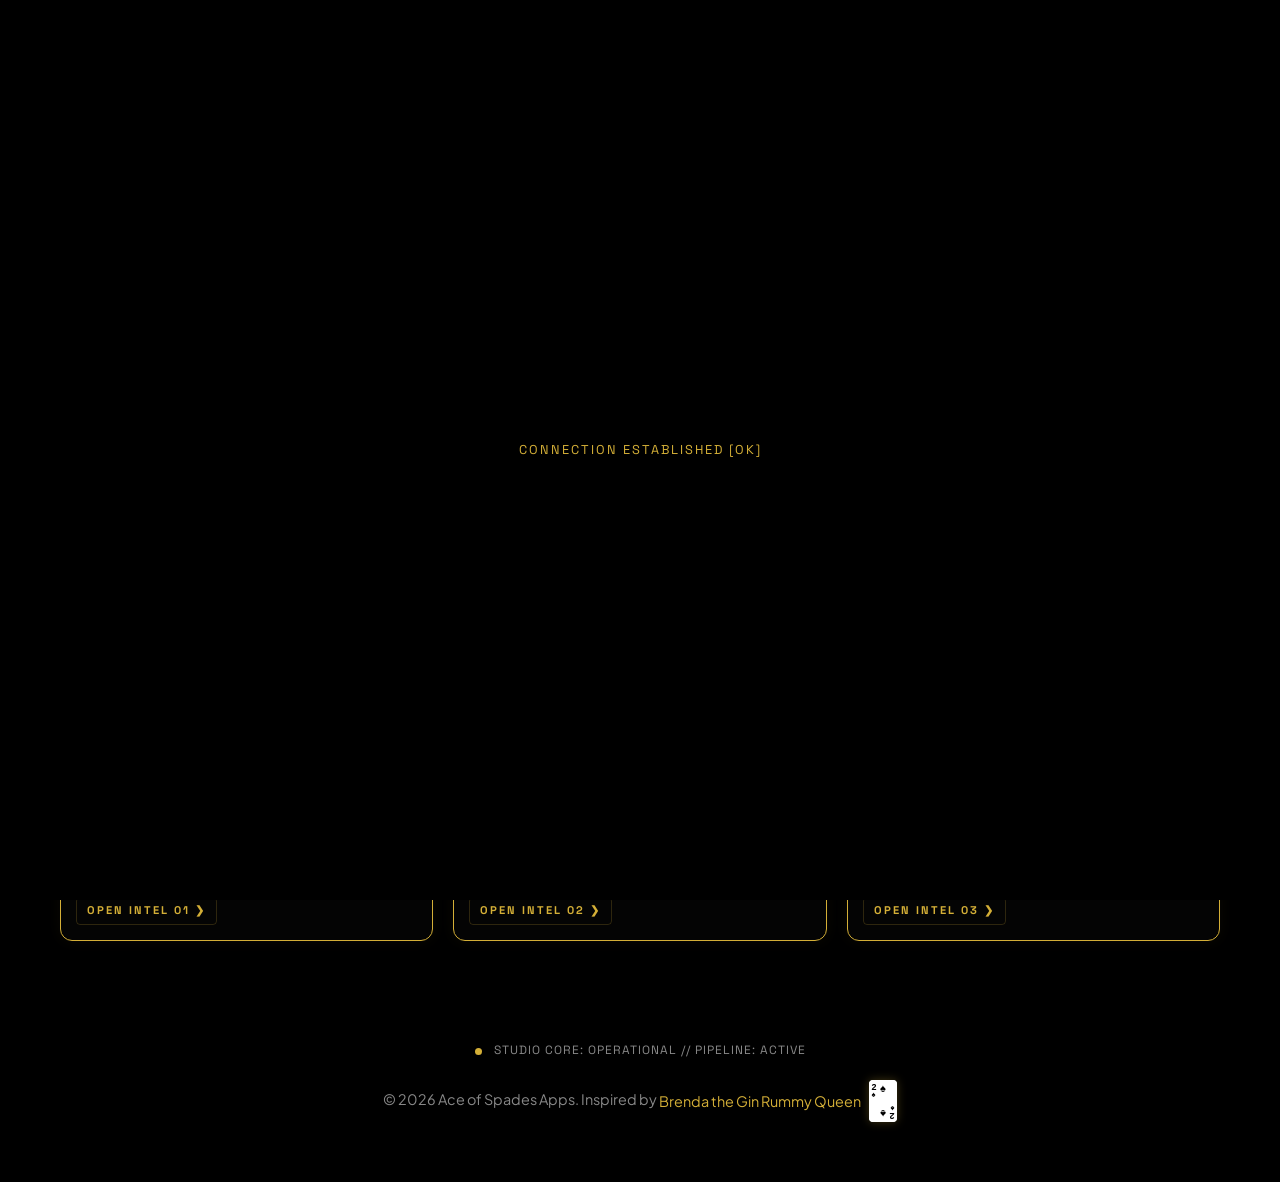
==== index.html @ 023ccfd2 "Add files via upload" ====
<!DOCTYPE html>
<html lang="en">
<head>
    <meta charset="UTF-8">
    <meta name="viewport" content="width=device-width, initial-scale=1.0">
    <meta name="description" content="Ace of Spades Apps: Core Command Hub. High-performance, privacy-first mobile utilities including Elite Vault and Ace Calorie Tracker.">
    <link rel="canonical" href="https://aceofspadesapps.com/">
    <title>Ace of Spades Apps - Core Command</title>
    <link rel="preconnect" href="https://fonts.googleapis.com">
    <link rel="preconnect" href="https://fonts.gstatic.com" crossorigin>
    <link href="https://fonts.googleapis.com/css2?family=Plus+Jakarta+Sans:wght@300;400;500;600;700&family=Space+Grotesk:wght@400;500;700&family=Cinzel:wght@700;900&display=swap" rel="stylesheet">
    <link rel="stylesheet" href="style.css">
    <link rel="icon" type="image/png" href="logo.png">
    <style>
        #loader {
            position: fixed;
            top: 0; left: 0; width: 100%; height: 100%;
            background: #000;
            display: flex;
            align-items: center;
            justify-content: center;
            z-index: 10000;
            transition: opacity 0.5s ease;
            font-family: 'Space Grotesk', sans-serif;
            color: var(--gold);
            letter-spacing: 2px;
            font-size: 0.8rem;
            text-transform: uppercase;
        }

        .hub-grid { display: grid; grid-template-columns: repeat(3, 1fr); gap: 20px; margin-top: 40px; }

        .ribbon-wrapper { width: 150px; height: 150px; overflow: hidden; position: absolute; top: 0; right: 0; z-index: 10; pointer-events: none; }
        .ribbon {
            font-family: 'Space Grotesk', sans-serif;
            font-weight: 900;
            font-size: 0.55rem;
            color: #000;
            text-align: center;
            transform: rotate(45deg);
            position: relative;
            padding: 7px 0;
            left: -5px;
            top: 32px;
            width: 220px;
            background-color: var(--gold);
            box-shadow: 0 4px 10px rgba(0,0,0,0.5);
            letter-spacing: 0.8px;
            text-transform: uppercase;
        }

        .hub-gallery {
            width: 100%;
            height: 200px;
            display: flex;
            overflow-x: auto;
            scroll-snap-type: x mandatory;
            background: #000;
        }
        /* Hub Gallery Gold Scrollbar - FORCED VISIBILITY */
        .hub-gallery::-webkit-scrollbar {
            height: 10px !important;
            display: block !important;
        }
        .hub-gallery::-webkit-scrollbar-track {
            background: rgba(255, 255, 255, 0.05) !important;
        }
        .hub-gallery::-webkit-scrollbar-thumb {
            background: var(--gold) !important;
            border-radius: 10px;
            border: 2px solid #000;
        }




        .hub-img {
            flex: 0 0 100%;
            width: 100%;
            height: 100%;
            object-fit: contain;
            scroll-snap-align: center;
        }

        .hub-info {
            padding: 15px;
            background: transparent;
            border-top: 1px solid rgba(212, 175, 55, 0.1);
            text-decoration: none !important;
            color: #ffffff !important;
        }

        @keyframes glitch {
            0% { transform: translate(0); text-shadow: none; }
            20% { transform: translate(-2px, 2px); text-shadow: 2px 0 var(--gold); }
            40% { transform: translate(-2px, -2px); text-shadow: -2px 0 #fff; }
            60% { transform: translate(2px, 2px); text-shadow: 2px 0 var(--gold); }
            80% { transform: translate(2px, -2px); text-shadow: -2px 0 #fff; }
            100% { transform: translate(0); text-shadow: none; }
        }

        .hub-title {
            font-family: 'Cinzel', serif;
            font-size: 1.4rem;
            font-weight: 900;
            letter-spacing: 2px;
            margin: 0;
            text-transform: uppercase;
        }

        .hub-tile:hover .hub-title {
            animation: glitch 0.3s cubic-bezier(.25, .46, .45, .94) both;
        }

        .hub-desc {
            color: #aaa !important;
            font-size: 0.85rem;
            margin-top: 8px;
            text-decoration: none !important;
            font-weight: 400;
        }

        .deploy-btn {
            margin-top: 18px;
            font-family: 'Space Grotesk', sans-serif;
            color: var(--gold);
            font-size: 0.7rem;
            font-weight: 800;
            letter-spacing: 2px;
            text-transform: uppercase;
            border: 1px solid rgba(212, 175, 55, 0.2);
            display: inline-block;
            padding: 4px 10px;
            border-radius: 4px;
        }

        @media (max-width: 1024px) { .hub-grid { grid-template-columns: 1fr 1fr; } }
        @media (max-width: 768px) {
            .hub-grid { grid-template-columns: 1fr; gap: 60px; }
        }
    </style>
</head>
<body style="background:#000;">

    <div id="loader">ESTABLISHING SECURE CONNECTION...</div>
    <script>
        if (sessionStorage.getItem('hasSeenIntro')) { document.getElementById('loader').style.display = 'none'; }
    </script>

    <header>
        <a href="index.html" class="logo-container">
            <img src="logo.png" alt="Logo" class="logo-img">
            <span class="brand-name">Ace of Spades</span>
        </a>
        <nav>
            <a href="index.html" class="active">
                <span class="nav-text">Hub</span>
                <svg class="nav-icon" viewBox="0 0 24 24" fill="none" stroke="currentColor" stroke-width="2"><path d="M3 9l9-7 9 7v11a2 2 0 0 1-2 2H5a2 2 0 0 1-2-2z"></path><polyline points="9 22 9 12 15 12 15 22"></polyline></svg>
            </a>
            <a href="support.html">
                <span class="nav-text">Support</span>
                <svg class="nav-icon" viewBox="0 0 24 24" fill="none" stroke="currentColor" stroke-width="2"><circle cx="12" cy="12" r="10"></circle><path d="M9.09 9a3 3 0 0 1 5.83 1c0 2-3 3-3 3"></path><line x1="12" y1="17" x2="12.01" y2="17"></line></svg>
            </a>
            <a href="privacy.html">
                <span class="nav-text">Privacy</span>
                <svg class="nav-icon" viewBox="0 0 24 24" fill="none" stroke="currentColor" stroke-width="2"><path d="M12 22s8-4 8-10V5l-8-3-8 3v7c0 6 8 10 8 10z"></path></svg>
            </a>
        </nav>
    </header>

    <section class="hero">
        <h1>Ace of Spades Apps</h1>
        <p>Premium Experiences, Handcrafted Details</p>
    </section>

    <main class="container">
        <div style="text-align: center; max-width: 800px; margin: 0 auto;">
            <p style="color: #fff; font-size: 1.1rem; font-weight: 300; line-height: 1.6; letter-spacing: 0.5px;">
                Ace of Spades architecture handles your mobile utilities with complete server isolation. No cloud accounts. No background analytics. Built exclusively for those who demand absolute device sovereignty.
            </p>
        </div>

        <div class="hub-grid">
            <a href="vault.html" class="hub-tile">
                <div class="ribbon-wrapper"><div class="ribbon">LIVE ON GOOGLE PLAY</div></div>
                <div class="hub-gallery">
                    <img src="vault-photos/Store_3_Vault_Master.png" class="hub-img">
                    <img src="vault-photos/ghost-folders.png" class="hub-img">
                    <img src="vault-photos/Store_2_Entrance.png" class="hub-img">
                </div>
                <div class="hub-info">
                    <h3 class="hub-title" style="color: var(--gold) !important;">ELITE VAULT</h3>
                    <p class="hub-desc">Military-grade media encryption suite.</p>
                    <div class="deploy-btn">OPEN INTEL 01 ❯</div>
                </div>
            </a>

            <a href="calories.html" class="hub-tile">
                <div class="ribbon-wrapper"><div class="ribbon">IN BETA</div></div>
                <div class="hub-gallery">
                    <img src="ckal-photos/01_ACE_HERO_HUD.jpg" class="hub-img">
                    <img src="ckal-photos/02_ACE_CHARTS_INTEL.jpg" class="hub-img">
                    <img src="ckal-photos/03_ACE_SECURE_VAULT.jpg" class="hub-img">
                </div>
                <div class="hub-info">
                    <h3 class="hub-title" style="color: var(--gold) !important;">ACE CALORIE TRACKER</h3>
                    <p class="hub-desc">High-performance macro tracking.</p>
                    <div class="deploy-btn">OPEN INTEL 02 ❯</div>
                </div>
            </a>

            <a href="truth.html" class="hub-tile">
                <div class="ribbon-wrapper"><div class="ribbon">Coming Soon</div></div>
                <div class="hub-gallery">
                    <img src="truth-photos/truth-hero.jpg" class="hub-img">
                    <img src="truth-photos/truth-feed.jpg" class="hub-img">
                    <img src="truth-photos/truth-vault.jpg" class="hub-img">
                </div>
                <div class="hub-info">
                    <h3 class="hub-title" style="color: var(--gold) !important;">SPEAK YOUR TRUTH</h3>
                    <p class="hub-desc">Anonymous mental health sanctuary.</p>
                    <div class="deploy-btn">OPEN INTEL 03 ❯</div>
                </div>
            </a>
        </div>
    </main>

    <footer>
        <div class="tech-mono" style="font-size: 0.75rem; color: var(--text-muted); margin-bottom: 20px; letter-spacing: 1px;">
            <span class="pulse-dot"></span> STUDIO CORE: OPERATIONAL // PIPELINE: ACTIVE
        </div>
        <p>&copy; 2026 Ace of Spades Apps. Inspired by <span style="color: var(--gold); display: inline-flex; align-items: center; gap: 8px; vertical-align: middle;">
            Brenda the Gin Rummy Queen
            <svg width="28" height="42" viewBox="0 0 28 42" style="display: inline-block; vertical-align: middle; background: #ffffff !important; border-radius: 4px; box-shadow: 0 0 10px rgba(212, 175, 55, 0.3); color-scheme: light; forced-color-adjust: none;">
                <rect width="28" height="42" fill="#ffffff" rx="4" />
                <text x="2.5" y="9.5" font-family="sans-serif" font-size="9" font-weight="900" fill="#000000">2</text>
                <text x="2.5" y="16.5" font-family="sans-serif" font-size="7.5" fill="#000000">♠</text>
                <text x="14" y="11.5" font-family="sans-serif" font-size="11" fill="#000000" text-anchor="middle">♠</text>
                <text x="14" y="36.5" font-family="sans-serif" font-size="11" fill="#000000" text-anchor="middle" transform="rotate(180, 14, 33)">♠</text>
                <g transform="translate(28, 42) rotate(180)">
                    <text x="2.5" y="9.5" font-family="sans-serif" font-size="9" font-weight="900" fill="#000000">2</text>
                    <text x="2.5" y="16.5" font-family="sans-serif" font-size="7.5" fill="#000000">♠</text>
                </g>
            </svg>
        </span></p>
    </footer>

    <script>
        // Smooth Loader for Mobile
        window.addEventListener('load', () => {
            const loader = document.getElementById('loader');
            if (sessionStorage.getItem('hasSeenIntro')) { loader.remove(); return; }
            setTimeout(() => {
                loader.textContent = 'CONNECTION ESTABLISHED [OK]';
                setTimeout(() => {
                    loader.style.opacity = '0';
                    setTimeout(() => { loader.remove(); sessionStorage.setItem('hasSeenIntro', 'true'); }, 500);
                }, 800);
            }, 1000);
        });

        // Touch-Aware Background Glow
        const trackMouse = (e) => {
            const x = e.type === 'touchmove' ? e.touches[0].clientX : e.clientX;
            const y = e.type === 'touchmove' ? e.touches[0].clientY : e.clientY;
            document.body.style.setProperty('--mouse-x', (x / window.innerWidth * 100) + '%');
            document.body.style.setProperty('--mouse-y', (y / window.innerHeight * 100) + '%');
        };
        document.addEventListener('mousemove', trackMouse);
        document.addEventListener('touchmove', trackMouse);

        // Auto-Cycling Hub Screenshots - FIXED to allow manual scroll
        const tiles = document.querySelectorAll('.hub-tile');
        tiles.forEach(tile => {
            let interval;
            const gallery = tile.querySelector('.hub-gallery');
            const images = gallery.querySelectorAll('img');
            let index = 0;
            let isUserScrolling = false;

            // Unlock: Convert Vertical Wheel to Horizontal Scroll
            gallery.addEventListener('wheel', (e) => {
                if (e.deltaY !== 0) {
                    e.preventDefault();
                    gallery.scrollLeft += e.deltaY;
                    isUserScrolling = true;
                }
            });

            tile.addEventListener('mouseenter', () => {
                interval = setInterval(() => {
                    if (!isUserScrolling) {
                        index = (index + 1) % images.length;
                        gallery.scrollTo({ left: gallery.offsetWidth * index, behavior: 'smooth' });
                    }
                }, 3000);
            });
            tile.addEventListener('mouseleave', () => {
                clearInterval(interval);
                isUserScrolling = false;
                index = 0;
                gallery.scrollTo({ left: 0, behavior: 'smooth' });
            });
        });
    </script>
</body>
</html>
---- style.css ----
/* FORCED ELITE GOLD SCROLLBARS - GLOBAL */
* {
    scrollbar-width: auto;
    scrollbar-color: #d4af37 #000000;
}

::-webkit-scrollbar {
    width: 14px !important;
    height: 14px !important;
    display: block !important;
}

::-webkit-scrollbar-track {
    background: #050505 !important;
    border: 1px solid #1a1a1a !important;
}

::-webkit-scrollbar-thumb {
    background: #d4af37 !important; /* THE MOVEABLE THING */
    background-color: #d4af37 !important;
    border-radius: 0px !important;
    border: 3px solid #000000 !important;
}

::-webkit-scrollbar-thumb:hover {
    background: #f3e5ab !important;
}

/* Import luxury fonts */
@import url('https://fonts.googleapis.com/css2?family=Cinzel:wght@600;700;900&family=Plus+Jakarta+Sans:wght@300;400;500;600;700&family=Space+Grotesk:wght@400;500;700&display=swap');

:root {
    --bg-dark: #000000;
    --card-bg: #0c0c0c;
    --gold: #d4af37;
    --gold-glow: #f3e5ab;
    --gold-dark: #aa7c11;
    --gold-mute: rgba(212, 175, 55, 0.2);
    --text-light: #f5f5f5;
    --text-muted: #888888;
    --border: #1a1a1a;
}

.tech-mono {
    font-family: 'Space Grotesk', sans-serif;
    text-transform: uppercase;
}

.pulse-dot {
    display: inline-block;
    width: 7px;
    height: 7px;
    background-color: var(--gold);
    border-radius: 50%;
    margin-right: 8px;
    vertical-align: middle;
    box-shadow: 0 0 0 0 rgba(212, 175, 55, 0.7);
    animation: pulse 2s infinite;
}

@keyframes pulse {
    0% { transform: scale(0.95); box-shadow: 0 0 0 0 rgba(212, 175, 55, 0.7); }
    70% { transform: scale(1); box-shadow: 0 0 0 6px rgba(212, 175, 55, 0); }
    100% { transform: scale(0.95); box-shadow: 0 0 0 0 rgba(212, 175, 55, 0); }
}

* {
    margin: 0;
    padding: 0;
    box-sizing: border-box;
}

body {
    background-color: var(--bg-dark);
    color: var(--text-light);
    line-height: 1.6;
    font-family: 'Plus Jakarta Sans', sans-serif;
    position: relative;
    overflow-x: hidden;
}

/* Tactical Scanner Background Logic */
body::after {
    content: '';
    position: fixed;
    top: 0;
    left: 0;
    width: 100%;
    height: 100%;
    background:
        radial-gradient(circle 400px at var(--mouse-x, 50%) var(--mouse-y, 50%), rgba(212, 175, 55, 0.12), transparent 100%),
        linear-gradient(to right, rgba(212, 175, 55, 0.05) 1px, transparent 1px),
        linear-gradient(to bottom, rgba(212, 175, 55, 0.05) 1px, transparent 1px);
    background-size: 100% 100%, 50px 50px, 50px 50px;

    -webkit-mask-image: radial-gradient(circle 400px at var(--mouse-x, 50%) var(--mouse-y, 50%), black 30%, transparent 100%);
    mask-image: radial-gradient(circle 400px at var(--mouse-x, 50%) var(--mouse-y, 50%), black 30%, transparent 100%);

    pointer-events: none;
    z-index: -1;
}

/* Header & Navigation */
header {
    background-color: rgba(0, 0, 0, 0.95);
    border-bottom: 1px solid var(--gold-mute);
    position: sticky;
    top: 0;
    z-index: 1000;
    padding: 15px 5%;
    display: flex;
    justify-content: space-between;
    align-items: center;
}

.logo-container {
    display: flex;
    align-items: center;
    gap: 12px;
    text-decoration: none;
}

.logo-img {
    height: 36px;
    width: auto;
    border-radius: 4px;
    border: 1px solid var(--gold);
}

/* Premium Metallic Gradient Class - Fixed for Wrapping */
.metallic-gold {
    background: linear-gradient(to bottom, #bf953f 22%, #fcf6ba 45%, #b38728 50%, #fbf5b7 55%, #aa771c 78%);
    -webkit-background-clip: text;
    -webkit-text-fill-color: transparent;
    background-clip: text;
    display: inline;
}

.brand-name {
    font-family: 'Cinzel', serif;
    color: var(--gold);
    font-size: 1.2rem;
    font-weight: 700;
    letter-spacing: 1.5px;
    text-shadow: 0 0 10px rgba(212, 175, 55, 0.3);
}

nav {
    display: flex;
    gap: 24px;
    align-items: center;
}

nav a {
    color: var(--text-light);
    text-decoration: none;
    font-weight: 600;
    font-size: 0.85rem;
    text-transform: uppercase;
    transition: color 0.3s;
    display: flex;
    align-items: center;
    gap: 5px;
}

nav a:hover, nav a.active { color: var(--gold); }
.nav-icon { display: none; width: 20px; height: 20px; }

/* Hero */
.hero {
    padding: 120px 20px;
    background: linear-gradient(rgba(0, 0, 0, 0.7), rgba(0, 0, 0, 0.7)), url('banner.jpg');
    background-size: cover;
    background-position: center;
    text-align: center;
}

.hero h1 {
    font-family: 'Cinzel', serif;
    font-size: 3.5rem;
    color: #fff;
    margin-bottom: 10px;
    text-shadow: 0 4px 20px rgba(0,0,0,0.9);
}
.hero p { color: var(--gold); letter-spacing: 3px; text-transform: uppercase; }

/* Layout */
.container { max-width: 1200px; margin: 40px auto; padding: 0 20px; }

.app-section-container {
    display: flex;
    flex-wrap: nowrap;
    background: var(--card-bg);
    border: 1px solid var(--gold) !important; /* Forced Gold */
    border-radius: 12px;
    overflow: hidden;
    margin-bottom: 40px;
    box-shadow: 0 0 15px rgba(212, 175, 55, 0.1);
}


.app-info-panel {
    flex: 1.2;
    padding: 45px;
    display: flex;
    flex-direction: column;
    justify-content: center;
    min-width: 450px;
}

.showcase-panel {
    flex: 2;
    background: #050505;
    padding: 20px;
    display: flex;
    align-items: center;
    justify-content: center;
    border-left: 1px solid var(--border);
    min-width: 0;
}

/* Slider with Snap */
.preview-slider-container {
    display: flex;
    gap: 15px;
    overflow-x: auto;
    width: 100%;
    padding-bottom: 25px;
    scroll-snap-type: x mandatory;
}

.slider-item {
    flex: 0 0 auto;
    width: 450px;
    border-radius: 12px;
    overflow: hidden;
    background: #000;
    scroll-snap-align: start;
    border: 1px solid rgba(255,255,255,0.05);
}

.item-wide { width: 450px; }
.item-tall { width: 250px; }
.slider-item img { width: 100%; height: auto; display: block; }

/* Gold Glass Manifesto Box */
.manifesto-box {
    margin-bottom: 60px; /* Increased spacing */
    padding: 30px;
    background: rgba(212, 175, 55, 0.04);
    border: 1px solid rgba(212, 175, 55, 0.15);
    border-radius: 12px;
    backdrop-filter: blur(5px);
    transition: all 0.3s ease;
}

.manifesto-box h3 {
    display: block;
    width: 100%;
    text-align: left;
    line-height: 1.3;
    margin-bottom: 20px;
}

.manifesto-box p {
    line-height: 1.8; /* Better readability */
    color: var(--text-muted);
}

.manifesto-box:hover {
    border-color: rgba(212, 175, 55, 0.4);
    transform: translateY(-5px);
    background: rgba(212, 175, 55, 0.06);
}


/* Elite Gold Buttons */
.btn {
    display: inline-block;
    background: var(--gold);
    color: #000 !important;
    padding: 12px 30px;
    font-weight: 700;
    text-decoration: none !important;
    border-radius: 4px;
    text-transform: uppercase;
    font-size: 0.85rem;
    letter-spacing: 1px;
    transition: all 0.3s ease;
}

.btn:hover {
    background: var(--gold-glow);
    box-shadow: 0 0 20px rgba(212, 175, 55, 0.4);
    transform: translateY(-2px);
}

/* Hub Tiles - Glassmorphism */
.hub-tile {
    background: rgba(12, 12, 12, 0.4);
    backdrop-filter: blur(12px);
    -webkit-backdrop-filter: blur(12px);
    border: 1px solid var(--gold) !important; /* Forced Gold */
    border-radius: 12px;
    overflow: hidden;
    display: flex;
    flex-direction: column;
    text-decoration: none;
    transition: all 0.3s ease;
    position: relative;
    color: inherit;
    box-shadow: 0 0 15px rgba(212, 175, 55, 0.05);
}


/* Tactical Email Link Style */
.email-link {
    color: var(--gold);
    font-weight: bold;
    text-decoration: none;
    word-break: break-all; /* Forces wrapping on mobile */
    font-size: 1.3rem;
    letter-spacing: 1px;
    transition: color 0.3s ease;
}

.email-link:hover {
    color: var(--gold-glow);
}

/* MOBILE FIXES */
@media (max-width: 768px) {
    header { padding: 12px 15px; }
    .nav-text { display: none; }
    .nav-icon { display: block; }
    nav { gap: 15px; }
    .brand-name { font-size: 0.9rem; letter-spacing: 0.5px; }

    /* Email Scale for Mobile */
    .email-link {
        font-size: 1rem !important;
    }


    /* Heading Scale Fix */
    h2 { font-size: 1.8rem !important; }
    .hero h1 { font-size: 2.2rem; }
    .hero p { font-size: 0.8rem; letter-spacing: 2px; }

    /* Container & Spacing Fix */
    main.container {
        padding-top: 50px !important; /* Added more space at the top */
        margin-top: 20px !important;
    }

    /* Box Visibility Fix for Mobile */
    .manifesto-box, .faq-item, .support-form-container {
        background: rgba(212, 175, 55, 0.04) !important; /* Reduced "Muddy" look */
        border: 1px solid rgba(212, 175, 55, 0.3) !important;
        padding: 0 !important; /* Reset padding to handle via internal content */
        margin-bottom: 30px !important; /* Better spacing */
    }

    /* Tighten Internal Spacing for Mobile Boxes */
    .manifesto-box { padding: 20px !important; }
    .faq-item summary { padding: 15px 20px !important; }
    .support-form-container { padding: 30px 20px !important; }



    .app-section-container {
        flex-direction: column;
    }

    .app-info-panel { padding: 25px; min-width: unset; }
    .app-info-panel h3 { font-size: 1.6rem !important; }

    .showcase-panel {
        border-left: none;
        border-bottom: 1px solid var(--gold); /* Switched to Gold for Mobile */
        padding: 10px;
        order: -1;
    }


    .slider-item {
        width: 85vw !important;
        max-height: 50vh;
    }
    .slider-item img {
        max-height: 50vh;
        object-fit: contain !important;
    }

    /* Prevent footer blowout */
    footer { padding: 40px 10px; }
    footer span { display: block; margin-top: 10px; }
}


footer {
    text-align: center;
    padding: 60px 20px;
    color: var(--text-muted);
    font-size: 0.9rem;
}
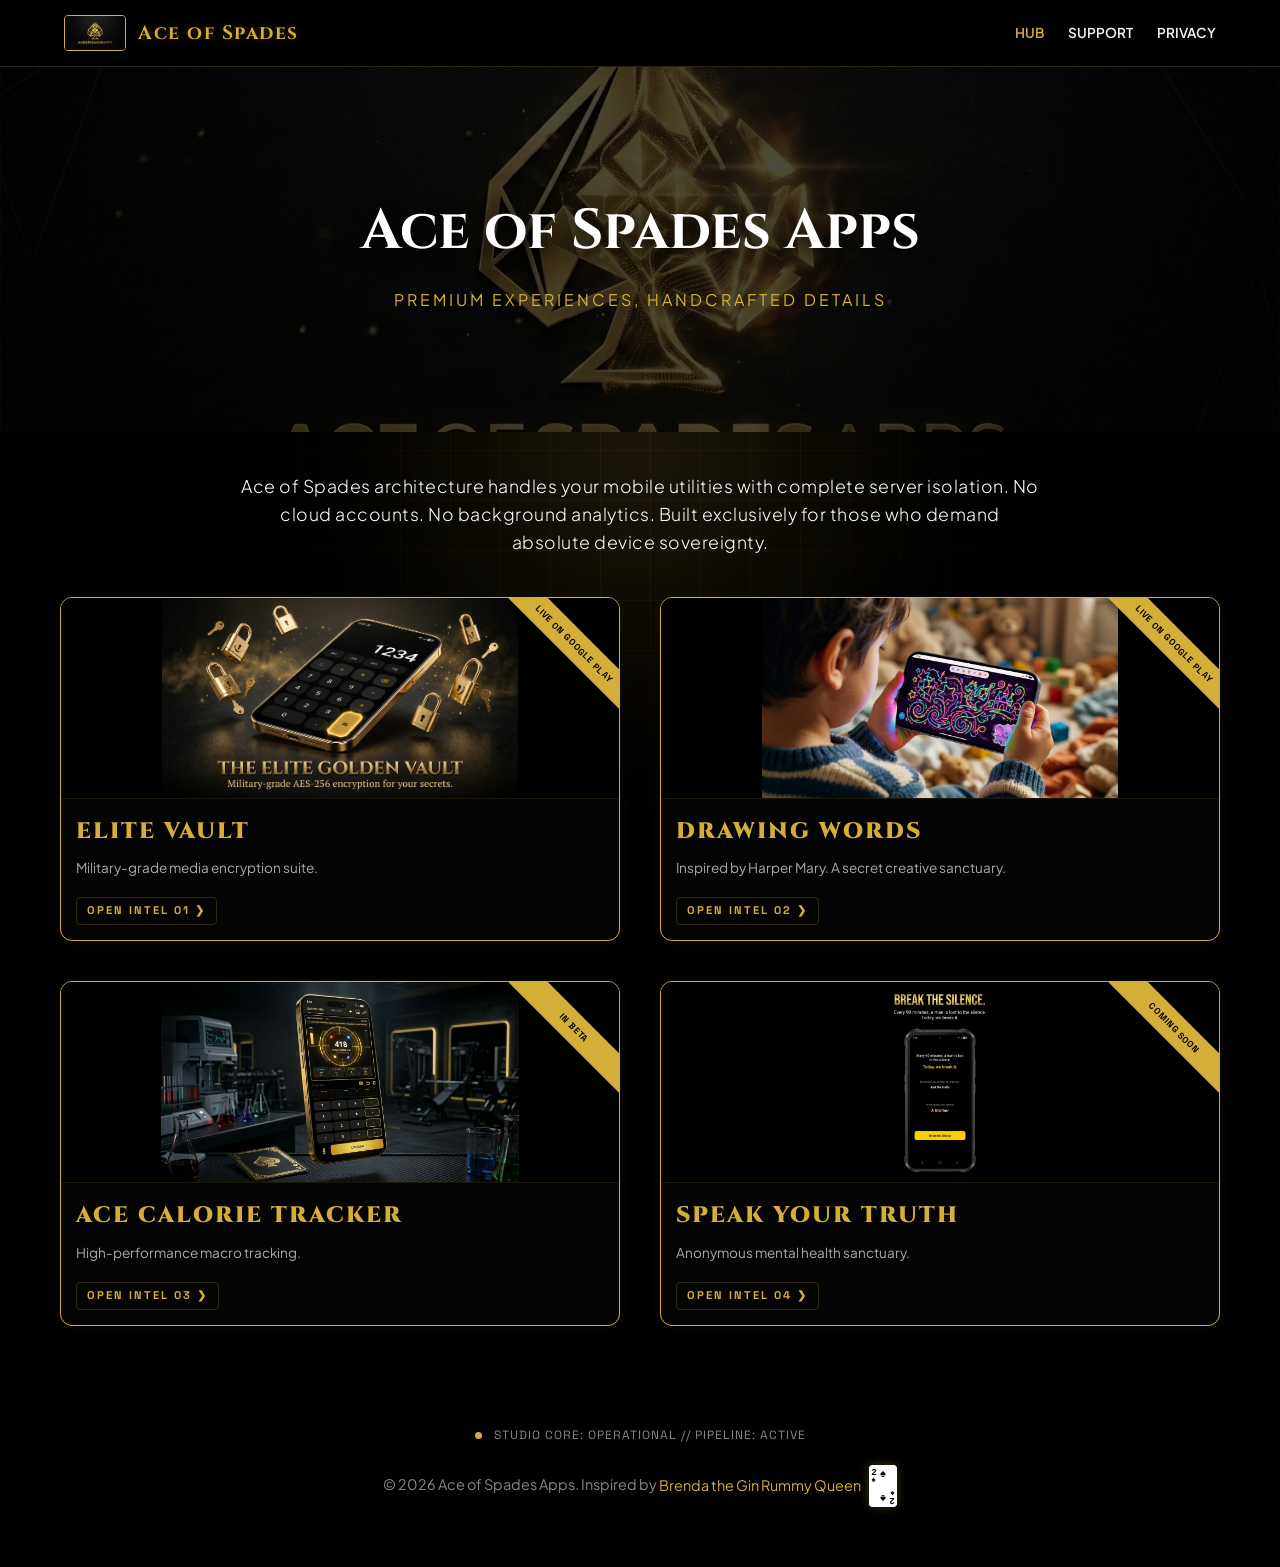
==== commit e74dcff6: "Add files via upload" ====
--- a/index.html
+++ b/index.html
@@ -28,7 +28,7 @@
             text-transform: uppercase;
         }
 
-        .hub-grid { display: grid; grid-template-columns: repeat(3, 1fr); gap: 20px; margin-top: 40px; }
+        .hub-grid { display: grid; grid-template-columns: repeat(2, 1fr); gap: 40px; margin-top: 40px; }
 
         .ribbon-wrapper { width: 150px; height: 150px; overflow: hidden; position: absolute; top: 0; right: 0; z-index: 10; pointer-events: none; }
         .ribbon {
@@ -134,18 +134,13 @@
             border-radius: 4px;
         }
 
-        @media (max-width: 1024px) { .hub-grid { grid-template-columns: 1fr 1fr; } }
+        @media (max-width: 1024px) { .hub-grid { grid-template-columns: 1fr; } }
         @media (max-width: 768px) {
             .hub-grid { grid-template-columns: 1fr; gap: 60px; }
         }
     </style>
 </head>
 <body style="background:#000;">
-
-    <div id="loader">ESTABLISHING SECURE CONNECTION...</div>
-    <script>
-        if (sessionStorage.getItem('hasSeenIntro')) { document.getElementById('loader').style.display = 'none'; }
-    </script>
 
     <header>
         <a href="index.html" class="logo-container">
@@ -181,6 +176,7 @@
         </div>
 
         <div class="hub-grid">
+            <!-- MODULE 01: VAULT -->
             <a href="vault.html" class="hub-tile">
                 <div class="ribbon-wrapper"><div class="ribbon">LIVE ON GOOGLE PLAY</div></div>
                 <div class="hub-gallery">
@@ -195,6 +191,22 @@
                 </div>
             </a>
 
+            <!-- MODULE 02: DRAWING WORDS -->
+            <a href="drawingwords.html" class="hub-tile">
+                <div class="ribbon-wrapper"><div class="ribbon">LIVE ON GOOGLE PLAY</div></div>
+                <div class="hub-gallery">
+                    <img src="drawing-photos/store_main.png" class="hub-img">
+                    <img src="drawing-photos/hand_tapping.jpeg" class="hub-img">
+                    <img src="drawing-photos/diary_mic.jpeg" class="hub-img">
+                </div>
+                <div class="hub-info">
+                    <h3 class="hub-title" style="color: var(--gold) !important;">DRAWING WORDS</h3>
+                    <p class="hub-desc">Inspired by Harper Mary. A secret creative sanctuary.</p>
+                    <div class="deploy-btn">OPEN INTEL 02 ❯</div>
+                </div>
+            </a>
+
+            <!-- MODULE 03: CALORIES -->
             <a href="calories.html" class="hub-tile">
                 <div class="ribbon-wrapper"><div class="ribbon">IN BETA</div></div>
                 <div class="hub-gallery">
@@ -205,10 +217,11 @@
                 <div class="hub-info">
                     <h3 class="hub-title" style="color: var(--gold) !important;">ACE CALORIE TRACKER</h3>
                     <p class="hub-desc">High-performance macro tracking.</p>
-                    <div class="deploy-btn">OPEN INTEL 02 ❯</div>
-                </div>
-            </a>
-
+                    <div class="deploy-btn">OPEN INTEL 03 ❯</div>
+                </div>
+            </a>
+
+            <!-- MODULE 04: TRUTH -->
             <a href="truth.html" class="hub-tile">
                 <div class="ribbon-wrapper"><div class="ribbon">Coming Soon</div></div>
                 <div class="hub-gallery">
@@ -219,7 +232,7 @@
                 <div class="hub-info">
                     <h3 class="hub-title" style="color: var(--gold) !important;">SPEAK YOUR TRUTH</h3>
                     <p class="hub-desc">Anonymous mental health sanctuary.</p>
-                    <div class="deploy-btn">OPEN INTEL 03 ❯</div>
+                    <div class="deploy-btn">OPEN INTEL 04 ❯</div>
                 </div>
             </a>
         </div>
@@ -246,19 +259,6 @@
     </footer>
 
     <script>
-        // Smooth Loader for Mobile
-        window.addEventListener('load', () => {
-            const loader = document.getElementById('loader');
-            if (sessionStorage.getItem('hasSeenIntro')) { loader.remove(); return; }
-            setTimeout(() => {
-                loader.textContent = 'CONNECTION ESTABLISHED [OK]';
-                setTimeout(() => {
-                    loader.style.opacity = '0';
-                    setTimeout(() => { loader.remove(); sessionStorage.setItem('hasSeenIntro', 'true'); }, 500);
-                }, 800);
-            }, 1000);
-        });
-
         // Touch-Aware Background Glow
         const trackMouse = (e) => {
             const x = e.type === 'touchmove' ? e.touches[0].clientX : e.clientX;
@@ -268,6 +268,7 @@
         };
         document.addEventListener('mousemove', trackMouse);
         document.addEventListener('touchmove', trackMouse);
+
 
         // Auto-Cycling Hub Screenshots - FIXED to allow manual scroll
         const tiles = document.querySelectorAll('.hub-tile');
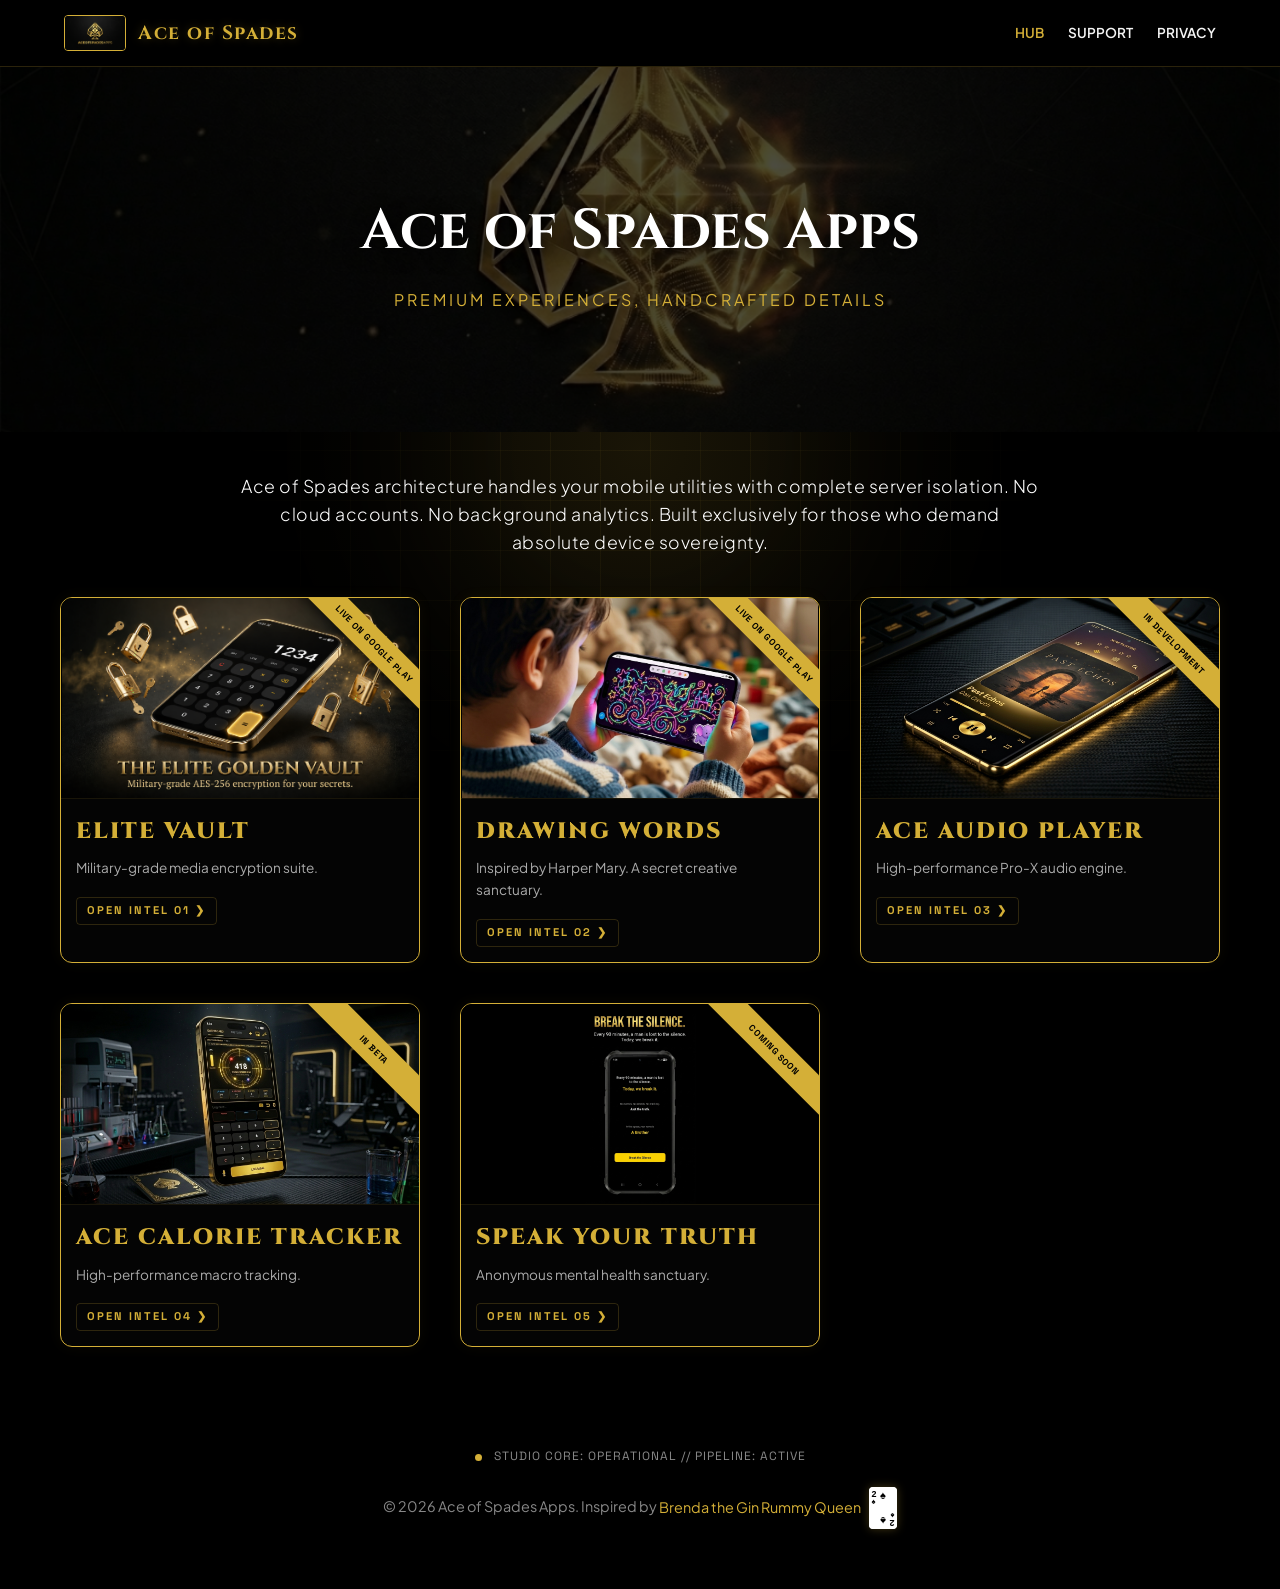
==== commit ed435d5b: "Add files via upload" ====
--- a/index.html
+++ b/index.html
@@ -28,7 +28,7 @@
             text-transform: uppercase;
         }
 
-        .hub-grid { display: grid; grid-template-columns: repeat(2, 1fr); gap: 40px; margin-top: 40px; }
+        .hub-grid { display: grid; grid-template-columns: repeat(3, 1fr); gap: 40px; margin-top: 40px; }
 
         .ribbon-wrapper { width: 150px; height: 150px; overflow: hidden; position: absolute; top: 0; right: 0; z-index: 10; pointer-events: none; }
         .ribbon {
@@ -71,9 +71,6 @@
             border: 2px solid #000;
         }
 
-
-
-
         .hub-img {
             flex: 0 0 100%;
             width: 100%;
@@ -206,7 +203,22 @@
                 </div>
             </a>
 
-            <!-- MODULE 03: CALORIES -->
+            <!-- MODULE 03: AUDIO PLAYER -->
+            <a href="audioplayer.html" class="hub-tile">
+                <div class="ribbon-wrapper"><div class="ribbon">IN DEVELOPMENT</div></div>
+                <div class="hub-gallery">
+                    <img src="audio-photos/main.jpg" class="hub-img">
+                    <img src="audio-photos/albums.jpg" class="hub-img">
+                    <img src="audio-photos/settings.jpg" class="hub-img">
+                </div>
+                <div class="hub-info">
+                    <h3 class="hub-title" style="color: var(--gold) !important;">ACE AUDIO PLAYER</h3>
+                    <p class="hub-desc">High-performance Pro-X audio engine.</p>
+                    <div class="deploy-btn">OPEN INTEL 03 ❯</div>
+                </div>
+            </a>
+
+            <!-- MODULE 04: CALORIES -->
             <a href="calories.html" class="hub-tile">
                 <div class="ribbon-wrapper"><div class="ribbon">IN BETA</div></div>
                 <div class="hub-gallery">
@@ -217,11 +229,11 @@
                 <div class="hub-info">
                     <h3 class="hub-title" style="color: var(--gold) !important;">ACE CALORIE TRACKER</h3>
                     <p class="hub-desc">High-performance macro tracking.</p>
-                    <div class="deploy-btn">OPEN INTEL 03 ❯</div>
-                </div>
-            </a>
-
-            <!-- MODULE 04: TRUTH -->
+                    <div class="deploy-btn">OPEN INTEL 04 ❯</div>
+                </div>
+            </a>
+
+            <!-- MODULE 05: TRUTH -->
             <a href="truth.html" class="hub-tile">
                 <div class="ribbon-wrapper"><div class="ribbon">Coming Soon</div></div>
                 <div class="hub-gallery">
@@ -232,7 +244,7 @@
                 <div class="hub-info">
                     <h3 class="hub-title" style="color: var(--gold) !important;">SPEAK YOUR TRUTH</h3>
                     <p class="hub-desc">Anonymous mental health sanctuary.</p>
-                    <div class="deploy-btn">OPEN INTEL 04 ❯</div>
+                    <div class="deploy-btn">OPEN INTEL 05 ❯</div>
                 </div>
             </a>
         </div>
@@ -269,7 +281,6 @@
         document.addEventListener('mousemove', trackMouse);
         document.addEventListener('touchmove', trackMouse);
 
-
         // Auto-Cycling Hub Screenshots - FIXED to allow manual scroll
         const tiles = document.querySelectorAll('.hub-tile');
         tiles.forEach(tile => {
--- a/style.css
+++ b/style.css
@@ -169,7 +169,7 @@
 /* Hero */
 .hero {
     padding: 120px 20px;
-    background: linear-gradient(rgba(0, 0, 0, 0.7), rgba(0, 0, 0, 0.7)), url('banner.jpg');
+    background: linear-gradient(rgba(0, 0, 0, 0.7), rgba(0, 0, 0, 0.7)), url('banner.png');
     background-size: cover;
     background-position: center;
     text-align: center;
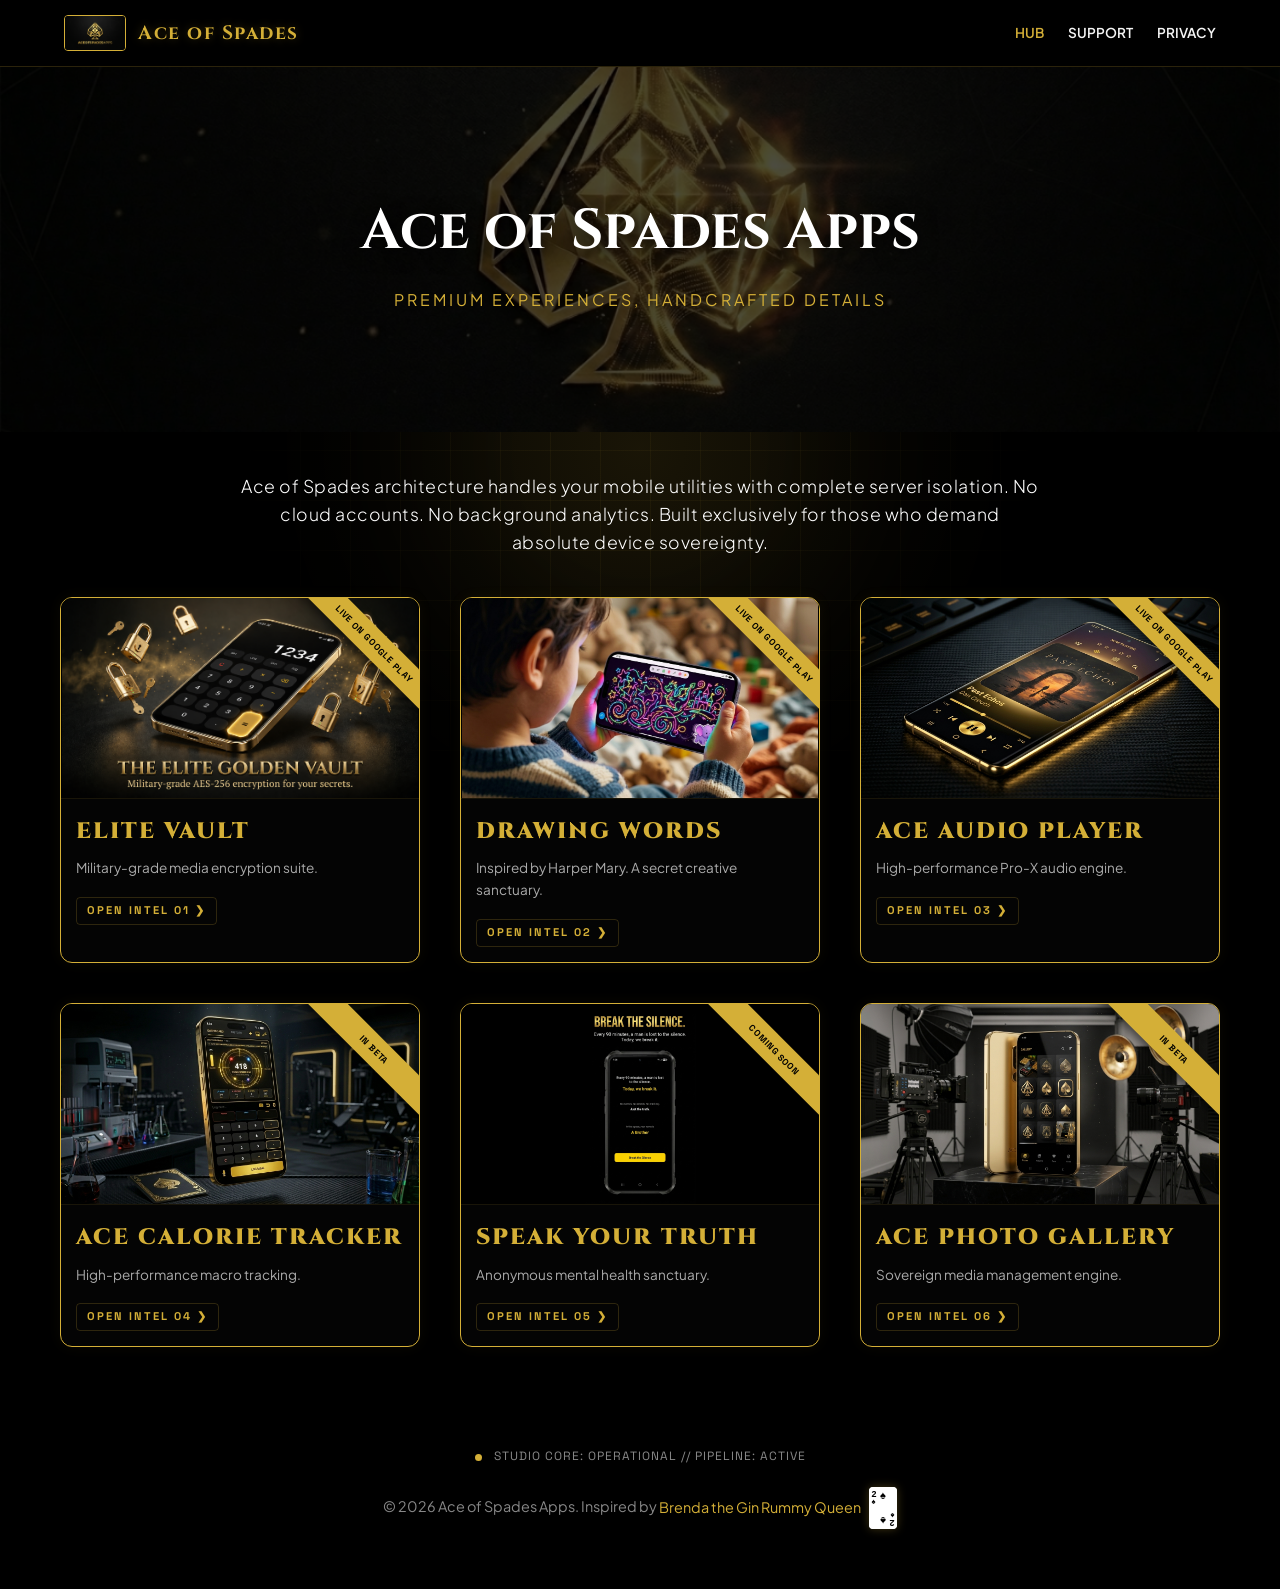
==== commit 95d0cdee: "Add files via upload" ====
--- a/index.html
+++ b/index.html
@@ -205,7 +205,7 @@
 
             <!-- MODULE 03: AUDIO PLAYER -->
             <a href="audioplayer.html" class="hub-tile">
-                <div class="ribbon-wrapper"><div class="ribbon">IN DEVELOPMENT</div></div>
+                <div class="ribbon-wrapper"><div class="ribbon">LIVE ON GOOGLE PLAY</div></div>
                 <div class="hub-gallery">
                     <img src="audio-photos/main.jpg" class="hub-img">
                     <img src="audio-photos/albums.jpg" class="hub-img">
@@ -245,6 +245,21 @@
                     <h3 class="hub-title" style="color: var(--gold) !important;">SPEAK YOUR TRUTH</h3>
                     <p class="hub-desc">Anonymous mental health sanctuary.</p>
                     <div class="deploy-btn">OPEN INTEL 05 ❯</div>
+                </div>
+            </a>
+
+            <!-- MODULE 06: PHOTO GALLERY -->
+            <a href="gallery.html" class="hub-tile">
+                <div class="ribbon-wrapper"><div class="ribbon">IN BETA</div></div>
+                <div class="hub-gallery">
+                    <img src="gallery-photos/Gold_smartphone_in_photo_studio_202607241346.jpeg" class="hub-img">
+                    <img src="gallery-photos/Gold_smartphone_in_photo_studio_202607241349.jpeg" class="hub-img">
+                    <img src="gallery-photos/Gold_smartphone_in_photo_studio_202607241351.jpeg" class="hub-img">
+                </div>
+                <div class="hub-info">
+                    <h3 class="hub-title" style="color: var(--gold) !important;">ACE PHOTO GALLERY</h3>
+                    <p class="hub-desc">Sovereign media management engine.</p>
+                    <div class="deploy-btn">OPEN INTEL 06 ❯</div>
                 </div>
             </a>
         </div>
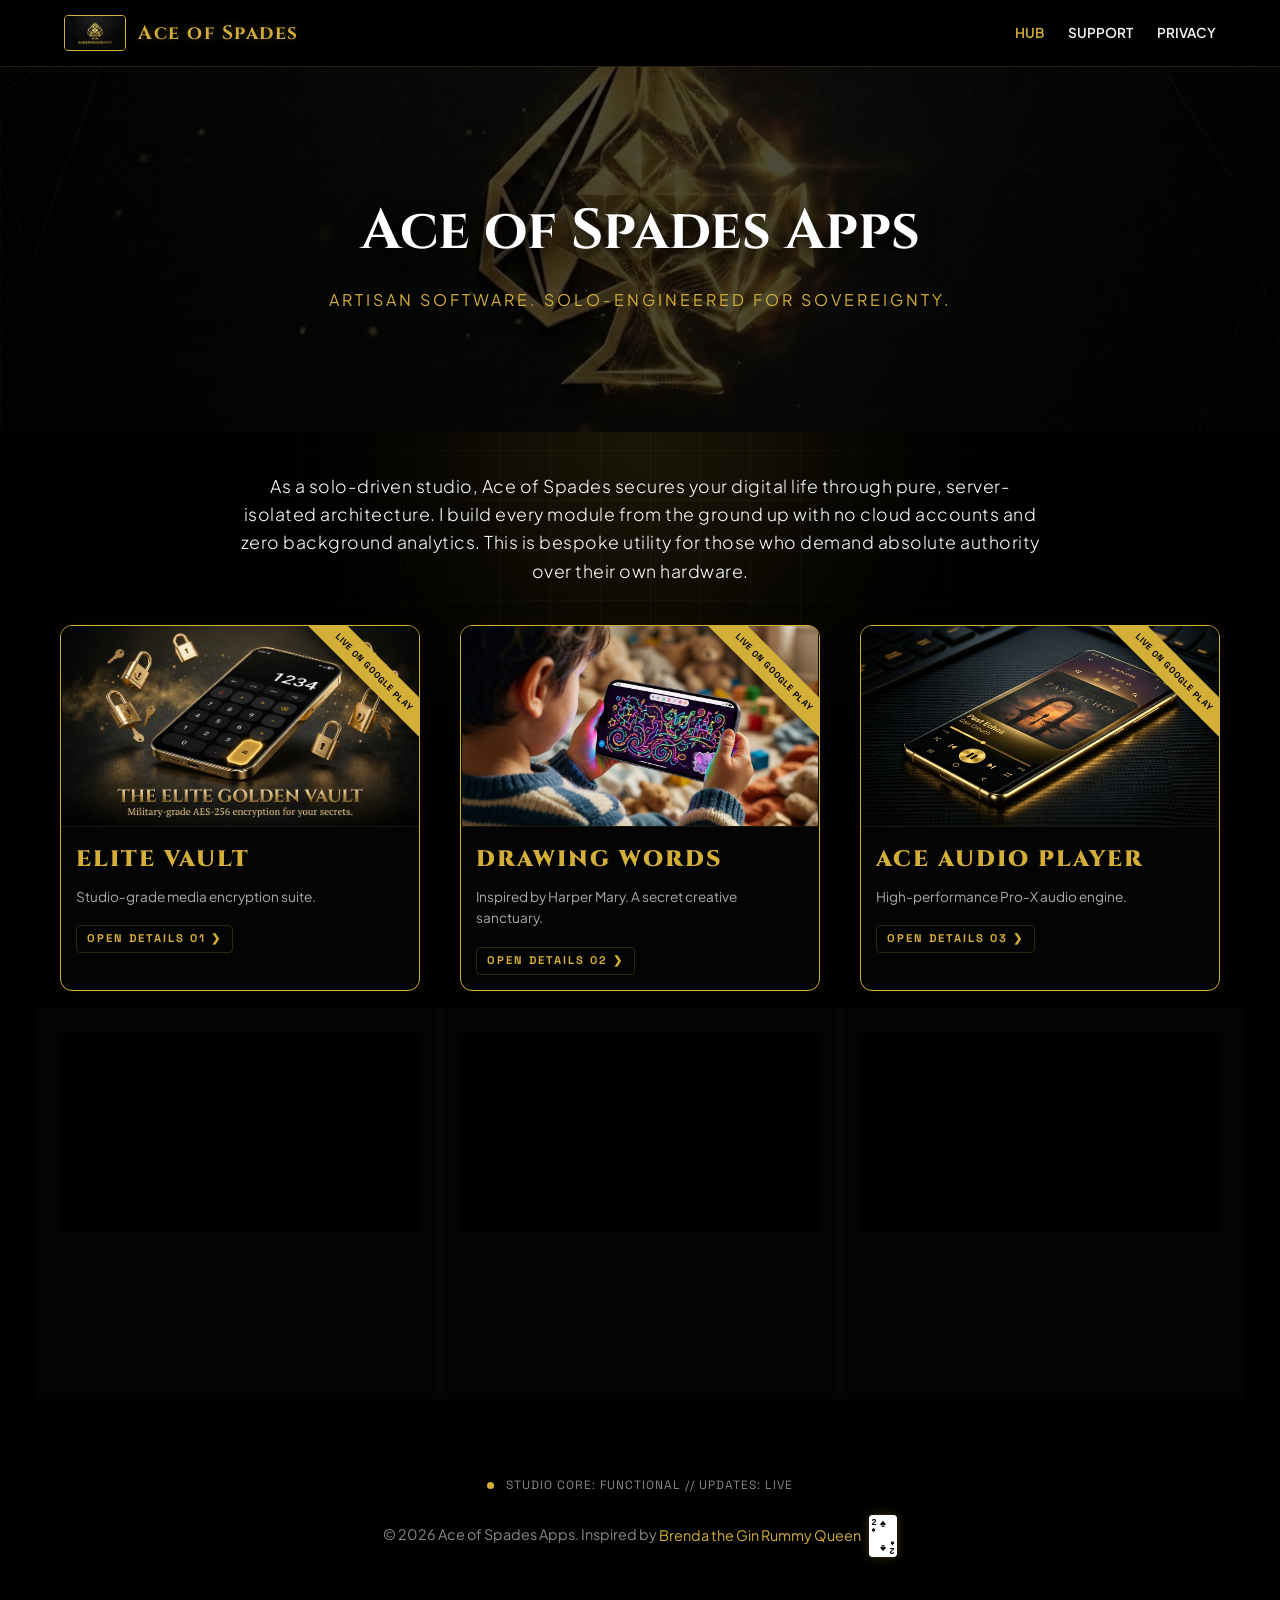
==== commit aaaa4443: "Add files via upload" ====
--- a/index.html
+++ b/index.html
@@ -3,9 +3,9 @@
 <head>
     <meta charset="UTF-8">
     <meta name="viewport" content="width=device-width, initial-scale=1.0">
-    <meta name="description" content="Ace of Spades Apps: Core Command Hub. High-performance, privacy-first mobile utilities including Elite Vault and Ace Calorie Tracker.">
+    <meta name="description" content="Ace of Spades Apps: Core Studio Hub. High-performance, privacy-first mobile utilities including Elite Vault and Ace Calorie Tracker.">
     <link rel="canonical" href="https://aceofspadesapps.com/">
-    <title>Ace of Spades Apps - Core Command</title>
+    <title>Ace of Spades Apps - Core Studio</title>
     <link rel="preconnect" href="https://fonts.googleapis.com">
     <link rel="preconnect" href="https://fonts.gstatic.com" crossorigin>
     <link href="https://fonts.googleapis.com/css2?family=Plus+Jakarta+Sans:wght@300;400;500;600;700&family=Space+Grotesk:wght@400;500;700&family=Cinzel:wght@700;900&display=swap" rel="stylesheet">
@@ -162,13 +162,13 @@
 
     <section class="hero">
         <h1>Ace of Spades Apps</h1>
-        <p>Premium Experiences, Handcrafted Details</p>
+        <p>Artisan Software. Solo-Engineered for Sovereignty.</p>
     </section>
 
     <main class="container">
         <div style="text-align: center; max-width: 800px; margin: 0 auto;">
             <p style="color: #fff; font-size: 1.1rem; font-weight: 300; line-height: 1.6; letter-spacing: 0.5px;">
-                Ace of Spades architecture handles your mobile utilities with complete server isolation. No cloud accounts. No background analytics. Built exclusively for those who demand absolute device sovereignty.
+                As a solo-driven studio, Ace of Spades secures your digital life through pure, server-isolated architecture. I build every module from the ground up with no cloud accounts and zero background analytics. This is bespoke utility for those who demand absolute authority over their own hardware.
             </p>
         </div>
 
@@ -183,8 +183,8 @@
                 </div>
                 <div class="hub-info">
                     <h3 class="hub-title" style="color: var(--gold) !important;">ELITE VAULT</h3>
-                    <p class="hub-desc">Military-grade media encryption suite.</p>
-                    <div class="deploy-btn">OPEN INTEL 01 ❯</div>
+                    <p class="hub-desc">Studio-grade media encryption suite.</p>
+                    <div class="deploy-btn">OPEN DETAILS 01 ❯</div>
                 </div>
             </a>
 
@@ -199,7 +199,7 @@
                 <div class="hub-info">
                     <h3 class="hub-title" style="color: var(--gold) !important;">DRAWING WORDS</h3>
                     <p class="hub-desc">Inspired by Harper Mary. A secret creative sanctuary.</p>
-                    <div class="deploy-btn">OPEN INTEL 02 ❯</div>
+                    <div class="deploy-btn">OPEN DETAILS 02 ❯</div>
                 </div>
             </a>
 
@@ -214,7 +214,7 @@
                 <div class="hub-info">
                     <h3 class="hub-title" style="color: var(--gold) !important;">ACE AUDIO PLAYER</h3>
                     <p class="hub-desc">High-performance Pro-X audio engine.</p>
-                    <div class="deploy-btn">OPEN INTEL 03 ❯</div>
+                    <div class="deploy-btn">OPEN DETAILS 03 ❯</div>
                 </div>
             </a>
 
@@ -229,7 +229,7 @@
                 <div class="hub-info">
                     <h3 class="hub-title" style="color: var(--gold) !important;">ACE CALORIE TRACKER</h3>
                     <p class="hub-desc">High-performance macro tracking.</p>
-                    <div class="deploy-btn">OPEN INTEL 04 ❯</div>
+                    <div class="deploy-btn">OPEN DETAILS 04 ❯</div>
                 </div>
             </a>
 
@@ -244,7 +244,7 @@
                 <div class="hub-info">
                     <h3 class="hub-title" style="color: var(--gold) !important;">SPEAK YOUR TRUTH</h3>
                     <p class="hub-desc">Anonymous mental health sanctuary.</p>
-                    <div class="deploy-btn">OPEN INTEL 05 ❯</div>
+                    <div class="deploy-btn">OPEN DETAILS 05 ❯</div>
                 </div>
             </a>
 
@@ -259,7 +259,7 @@
                 <div class="hub-info">
                     <h3 class="hub-title" style="color: var(--gold) !important;">ACE PHOTO GALLERY</h3>
                     <p class="hub-desc">Sovereign media management engine.</p>
-                    <div class="deploy-btn">OPEN INTEL 06 ❯</div>
+                    <div class="deploy-btn">OPEN DETAILS 06 ❯</div>
                 </div>
             </a>
         </div>
@@ -267,7 +267,7 @@
 
     <footer>
         <div class="tech-mono" style="font-size: 0.75rem; color: var(--text-muted); margin-bottom: 20px; letter-spacing: 1px;">
-            <span class="pulse-dot"></span> STUDIO CORE: OPERATIONAL // PIPELINE: ACTIVE
+            <span class="pulse-dot"></span> STUDIO CORE: FUNCTIONAL // UPDATES: LIVE
         </div>
         <p>&copy; 2026 Ace of Spades Apps. Inspired by <span style="color: var(--gold); display: inline-flex; align-items: center; gap: 8px; vertical-align: middle;">
             Brenda the Gin Rummy Queen
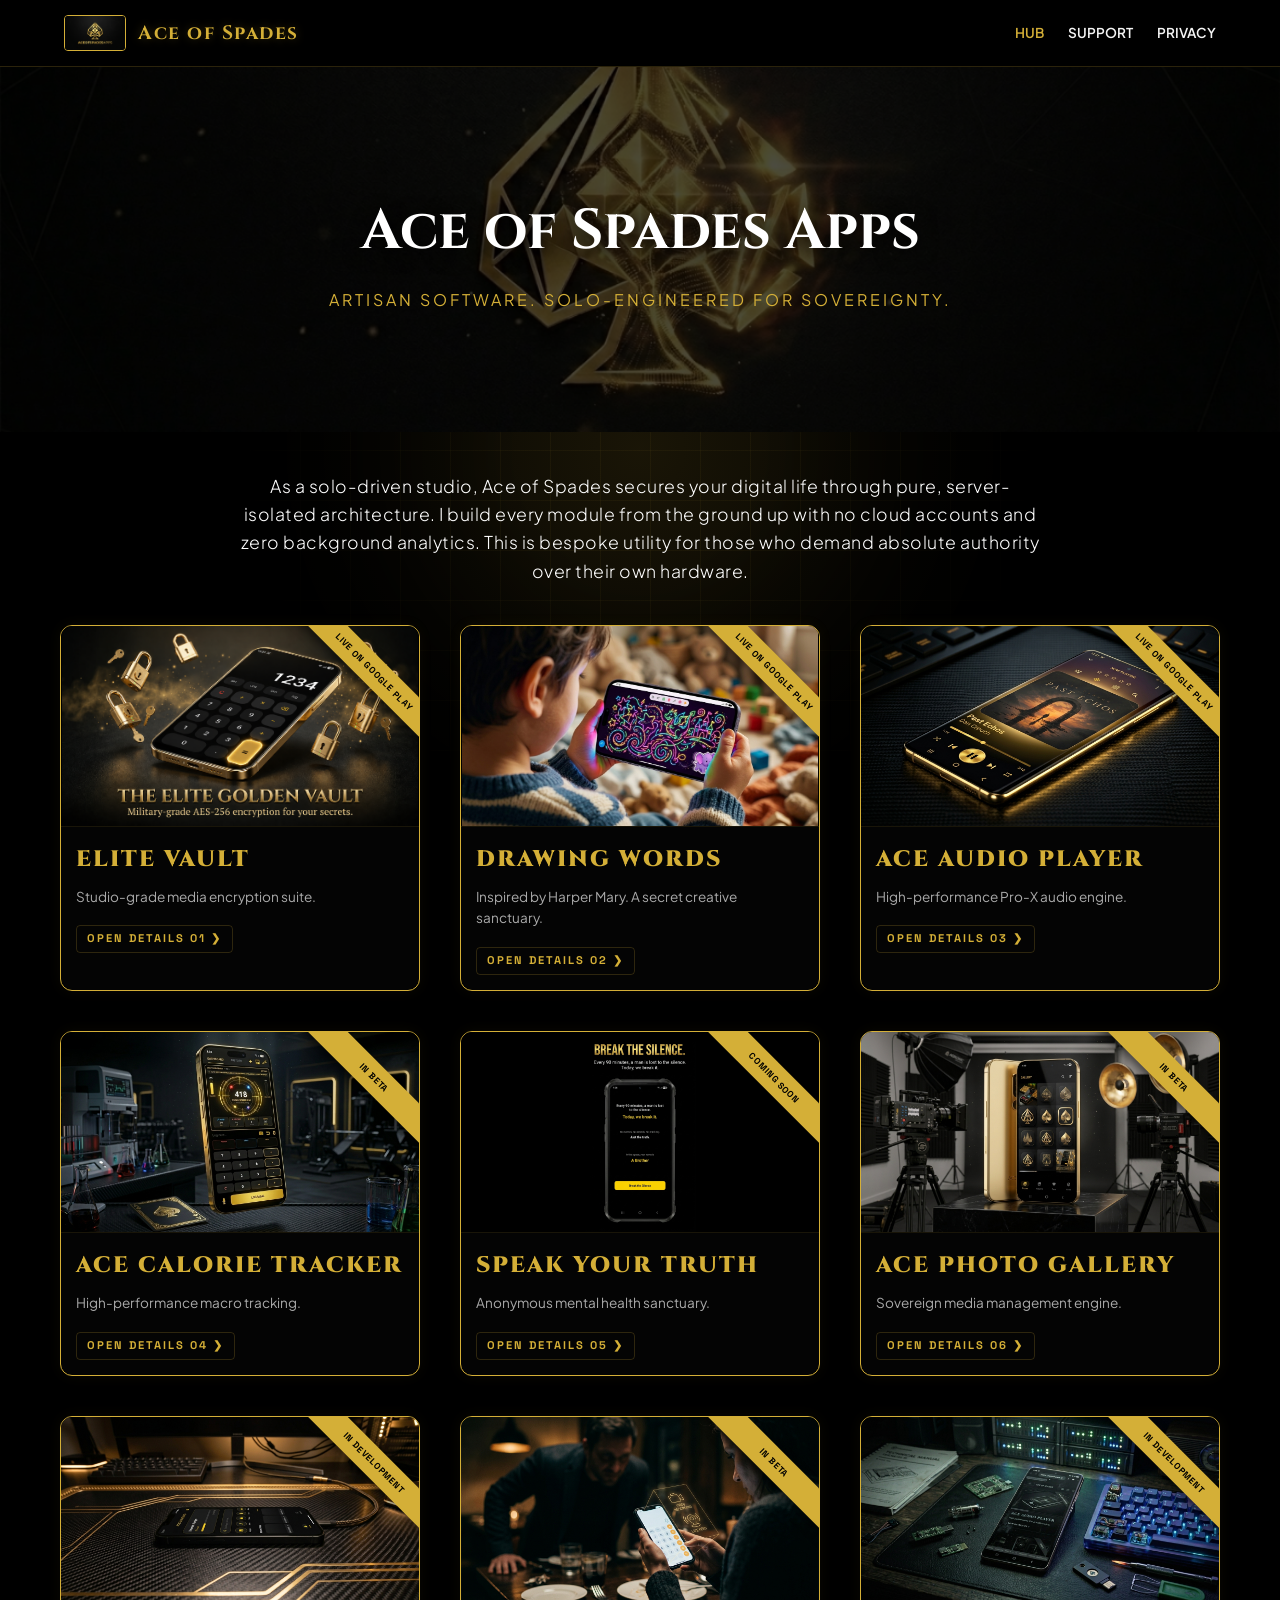
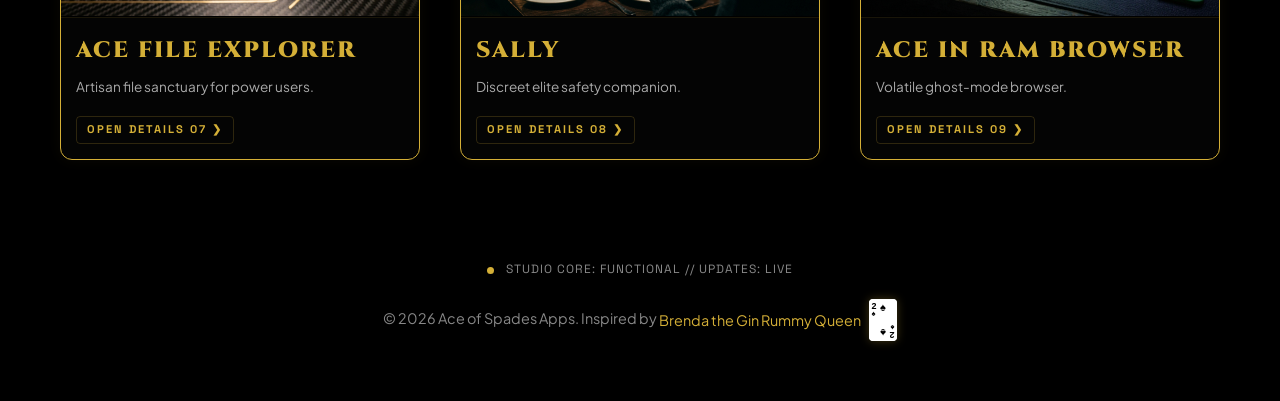
==== commit 38b6c412: "Add files via upload" ====
--- a/index.html
+++ b/index.html
@@ -262,6 +262,50 @@
                     <div class="deploy-btn">OPEN DETAILS 06 ❯</div>
                 </div>
             </a>
+
+            <!-- MODULE 07: FILE EXPLORER -->
+            <a href="explorer.html" class="hub-tile">
+                <div class="ribbon-wrapper"><div class="ribbon">IN DEVELOPMENT</div></div>
+                <div class="hub-gallery">
+                    <img src="explorer-photos/explorer-1.jpeg" class="hub-img">
+                    <img src="explorer-photos/explorer-2.jpeg" class="hub-img">
+                    <img src="explorer-photos/explorer-3.jpeg" class="hub-img">
+                </div>
+                <div class="hub-info">
+                    <h3 class="hub-title" style="color: var(--gold) !important;">ACE FILE EXPLORER</h3>
+                    <p class="hub-desc">Artisan file sanctuary for power users.</p>
+                    <div class="deploy-btn">OPEN DETAILS 07 ❯</div>
+                </div>
+            </a>
+            <!-- MODULE 08: SALLY -->
+            <a href="sally.html" class="hub-tile">
+                <div class="ribbon-wrapper"><div class="ribbon">IN BETA</div></div>
+                <div class="hub-gallery">
+                    <img src="sally-photos/sally-1.jpeg" class="hub-img">
+                    <img src="sally-photos/sally-2.jpeg" class="hub-img">
+                    <img src="sally-photos/sally-3.jpeg" class="hub-img">
+                </div>
+                <div class="hub-info">
+                    <h3 class="hub-title" style="color: var(--gold) !important;">SALLY</h3>
+                    <p class="hub-desc">Discreet elite safety companion.</p>
+                    <div class="deploy-btn">OPEN DETAILS 08 ❯</div>
+                </div>
+            </a>
+
+            <!-- MODULE 09: ACE IN RAM BROWSER -->
+            <a href="rambrowser.html" class="hub-tile">
+                <div class="ribbon-wrapper"><div class="ribbon">IN DEVELOPMENT</div></div>
+                <div class="hub-gallery">
+                    <img src="ram-photos/ram-1.jpeg" class="hub-img">
+                    <img src="ram-photos/ram-2.jpeg" class="hub-img">
+                    <img src="ram-photos/ram-3.jpeg" class="hub-img">
+                </div>
+                <div class="hub-info">
+                    <h3 class="hub-title" style="color: var(--gold) !important;">ACE IN RAM BROWSER</h3>
+                    <p class="hub-desc">Volatile ghost-mode browser.</p>
+                    <div class="deploy-btn">OPEN DETAILS 09 ❯</div>
+                </div>
+            </a>
         </div>
     </main>
 
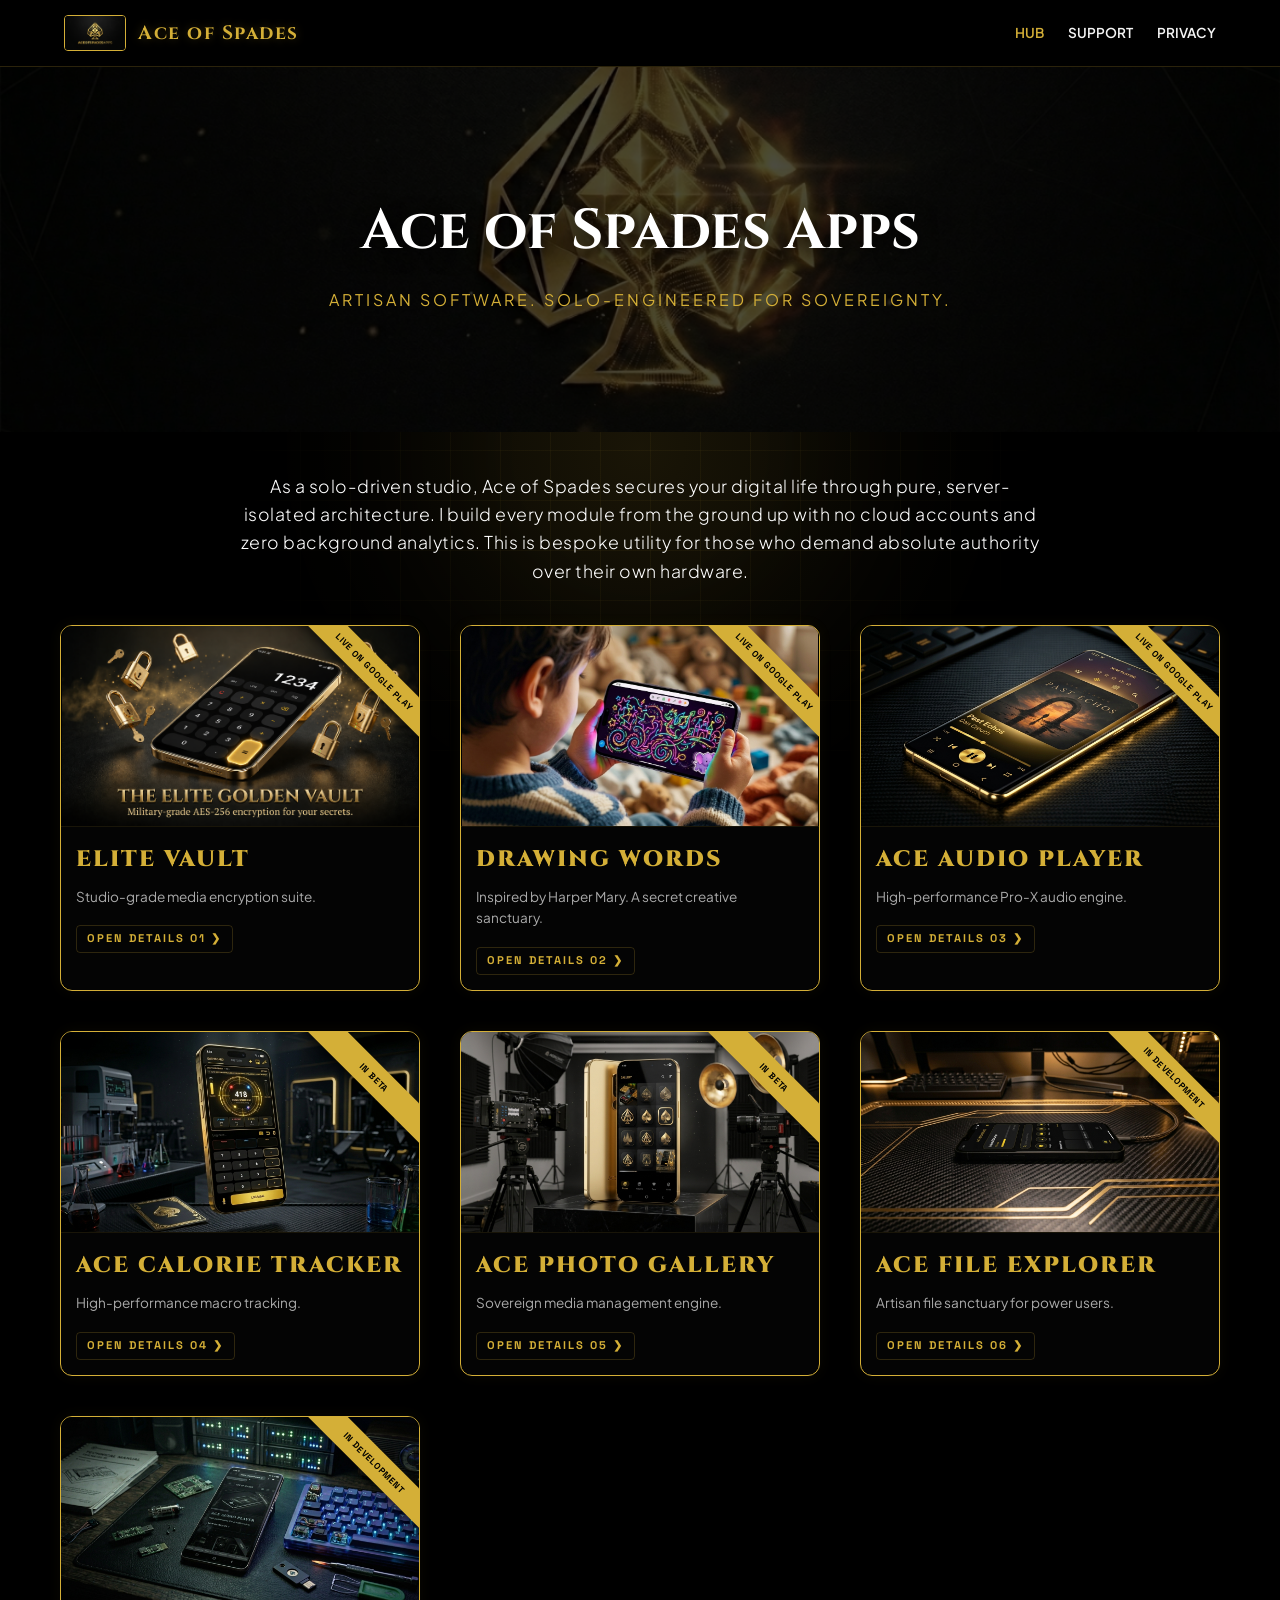
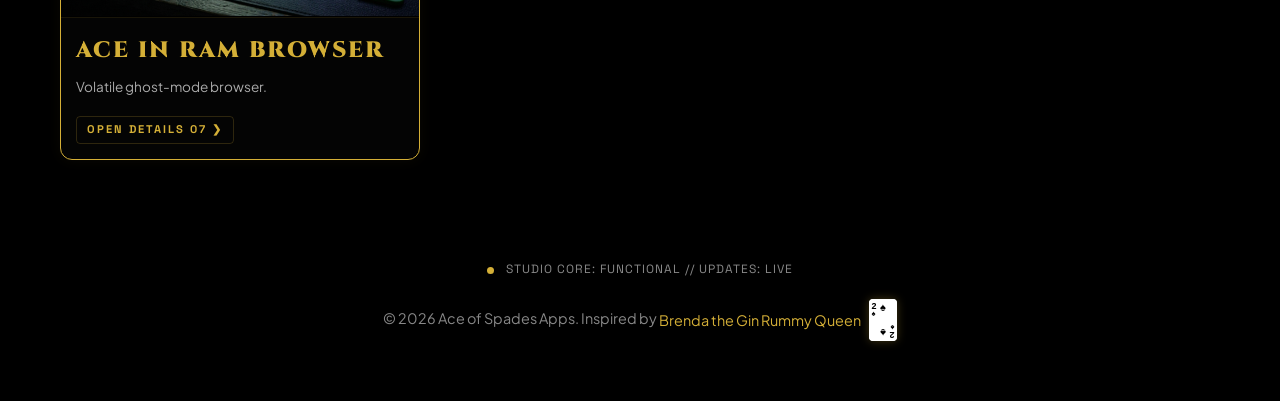
==== commit 1788b0cc: "Add files via upload" ====
--- a/index.html
+++ b/index.html
@@ -233,22 +233,7 @@
                 </div>
             </a>
 
-            <!-- MODULE 05: TRUTH -->
-            <a href="truth.html" class="hub-tile">
-                <div class="ribbon-wrapper"><div class="ribbon">Coming Soon</div></div>
-                <div class="hub-gallery">
-                    <img src="truth-photos/truth-hero.jpg" class="hub-img">
-                    <img src="truth-photos/truth-feed.jpg" class="hub-img">
-                    <img src="truth-photos/truth-vault.jpg" class="hub-img">
-                </div>
-                <div class="hub-info">
-                    <h3 class="hub-title" style="color: var(--gold) !important;">SPEAK YOUR TRUTH</h3>
-                    <p class="hub-desc">Anonymous mental health sanctuary.</p>
-                    <div class="deploy-btn">OPEN DETAILS 05 ❯</div>
-                </div>
-            </a>
-
-            <!-- MODULE 06: PHOTO GALLERY -->
+            <!-- MODULE 05: PHOTO GALLERY -->
             <a href="gallery.html" class="hub-tile">
                 <div class="ribbon-wrapper"><div class="ribbon">IN BETA</div></div>
                 <div class="hub-gallery">
@@ -259,11 +244,11 @@
                 <div class="hub-info">
                     <h3 class="hub-title" style="color: var(--gold) !important;">ACE PHOTO GALLERY</h3>
                     <p class="hub-desc">Sovereign media management engine.</p>
-                    <div class="deploy-btn">OPEN DETAILS 06 ❯</div>
-                </div>
-            </a>
-
-            <!-- MODULE 07: FILE EXPLORER -->
+                    <div class="deploy-btn">OPEN DETAILS 05 ❯</div>
+                </div>
+            </a>
+
+            <!-- MODULE 06: FILE EXPLORER -->
             <a href="explorer.html" class="hub-tile">
                 <div class="ribbon-wrapper"><div class="ribbon">IN DEVELOPMENT</div></div>
                 <div class="hub-gallery">
@@ -274,25 +259,11 @@
                 <div class="hub-info">
                     <h3 class="hub-title" style="color: var(--gold) !important;">ACE FILE EXPLORER</h3>
                     <p class="hub-desc">Artisan file sanctuary for power users.</p>
-                    <div class="deploy-btn">OPEN DETAILS 07 ❯</div>
-                </div>
-            </a>
-            <!-- MODULE 08: SALLY -->
-            <a href="sally.html" class="hub-tile">
-                <div class="ribbon-wrapper"><div class="ribbon">IN BETA</div></div>
-                <div class="hub-gallery">
-                    <img src="sally-photos/sally-1.jpeg" class="hub-img">
-                    <img src="sally-photos/sally-2.jpeg" class="hub-img">
-                    <img src="sally-photos/sally-3.jpeg" class="hub-img">
-                </div>
-                <div class="hub-info">
-                    <h3 class="hub-title" style="color: var(--gold) !important;">SALLY</h3>
-                    <p class="hub-desc">Discreet elite safety companion.</p>
-                    <div class="deploy-btn">OPEN DETAILS 08 ❯</div>
-                </div>
-            </a>
-
-            <!-- MODULE 09: ACE IN RAM BROWSER -->
+                    <div class="deploy-btn">OPEN DETAILS 06 ❯</div>
+                </div>
+            </a>
+
+            <!-- MODULE 07: ACE IN RAM BROWSER -->
             <a href="rambrowser.html" class="hub-tile">
                 <div class="ribbon-wrapper"><div class="ribbon">IN DEVELOPMENT</div></div>
                 <div class="hub-gallery">
@@ -303,7 +274,7 @@
                 <div class="hub-info">
                     <h3 class="hub-title" style="color: var(--gold) !important;">ACE IN RAM BROWSER</h3>
                     <p class="hub-desc">Volatile ghost-mode browser.</p>
-                    <div class="deploy-btn">OPEN DETAILS 09 ❯</div>
+                    <div class="deploy-btn">OPEN DETAILS 07 ❯</div>
                 </div>
             </a>
         </div>
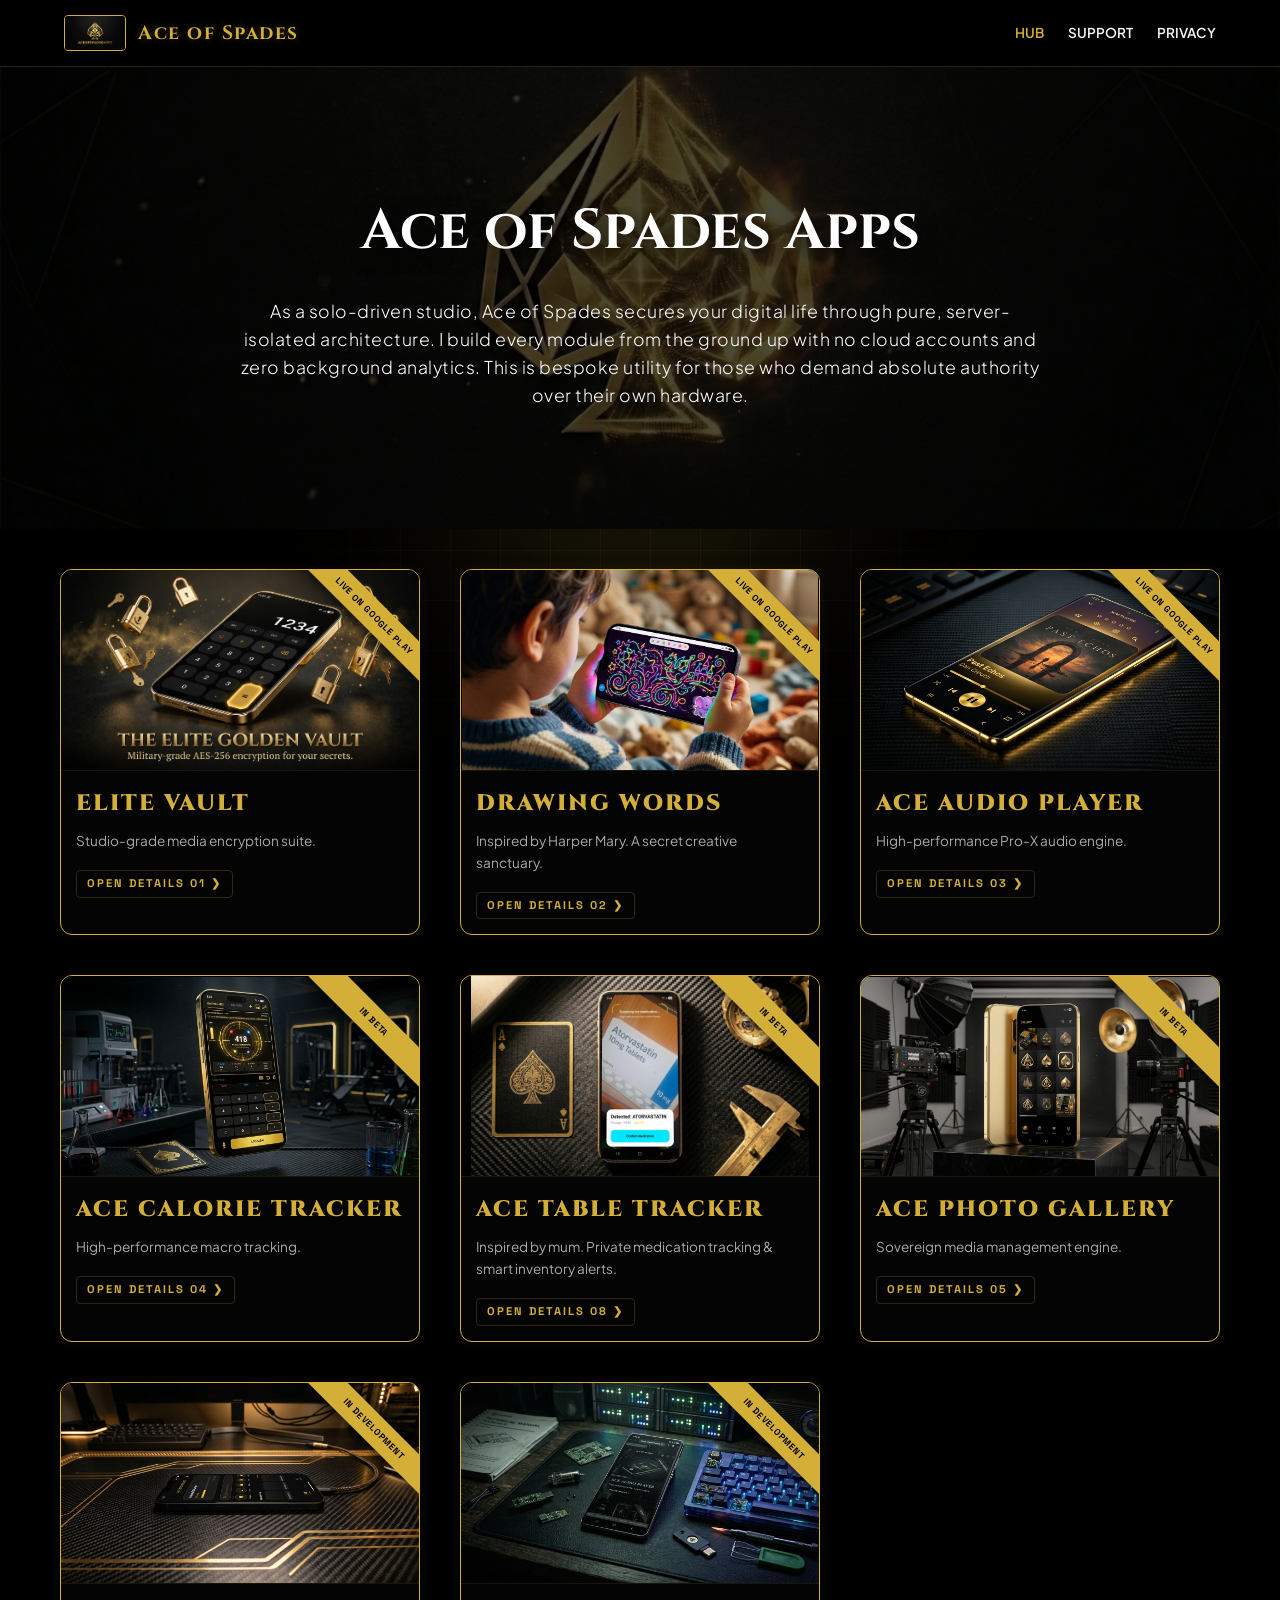
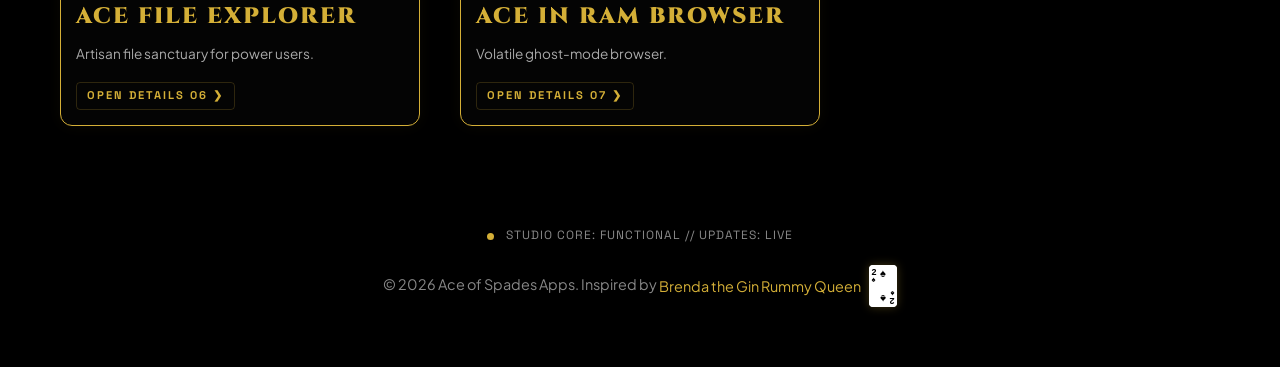
==== commit 6f09dfe9: "Add files via upload" ====
--- a/index.html
+++ b/index.html
@@ -162,15 +162,12 @@
 
     <section class="hero">
         <h1>Ace of Spades Apps</h1>
-        <p>Artisan Software. Solo-Engineered for Sovereignty.</p>
+        <p style="color: #fff; font-size: 1.1rem; font-weight: 300; line-height: 1.6; letter-spacing: 0.5px; max-width: 800px; margin: 20px auto 0 auto; text-transform: none;">
+            As a solo-driven studio, Ace of Spades secures your digital life through pure, server-isolated architecture. I build every module from the ground up with no cloud accounts and zero background analytics. This is bespoke utility for those who demand absolute authority over their own hardware.
+        </p>
     </section>
 
     <main class="container">
-        <div style="text-align: center; max-width: 800px; margin: 0 auto;">
-            <p style="color: #fff; font-size: 1.1rem; font-weight: 300; line-height: 1.6; letter-spacing: 0.5px;">
-                As a solo-driven studio, Ace of Spades secures your digital life through pure, server-isolated architecture. I build every module from the ground up with no cloud accounts and zero background analytics. This is bespoke utility for those who demand absolute authority over their own hardware.
-            </p>
-        </div>
 
         <div class="hub-grid">
             <!-- MODULE 01: VAULT -->
@@ -230,6 +227,22 @@
                     <h3 class="hub-title" style="color: var(--gold) !important;">ACE CALORIE TRACKER</h3>
                     <p class="hub-desc">High-performance macro tracking.</p>
                     <div class="deploy-btn">OPEN DETAILS 04 ❯</div>
+                </div>
+            </a>
+
+            <!-- MODULE 08: TABLE TRACKER -->
+            <a href="tabletracker.html" class="hub-tile">
+                <div class="ribbon-wrapper"><div class="ribbon">IN BETA</div></div>
+                <div class="hub-gallery">
+                    <img src="tabletracker-photos/1.png" class="hub-img">
+                    <img src="tabletracker-photos/2.png" class="hub-img">
+                    <img src="tabletracker-photos/3.png" class="hub-img">
+                    <img src="tabletracker-photos/4.png" class="hub-img">
+                </div>
+                <div class="hub-info">
+                    <h3 class="hub-title" style="color: var(--gold) !important;">ACE TABLE TRACKER</h3>
+                    <p class="hub-desc">Inspired by mum. Private medication tracking & smart inventory alerts.</p>
+                    <div class="deploy-btn">OPEN DETAILS 08 ❯</div>
                 </div>
             </a>
 
